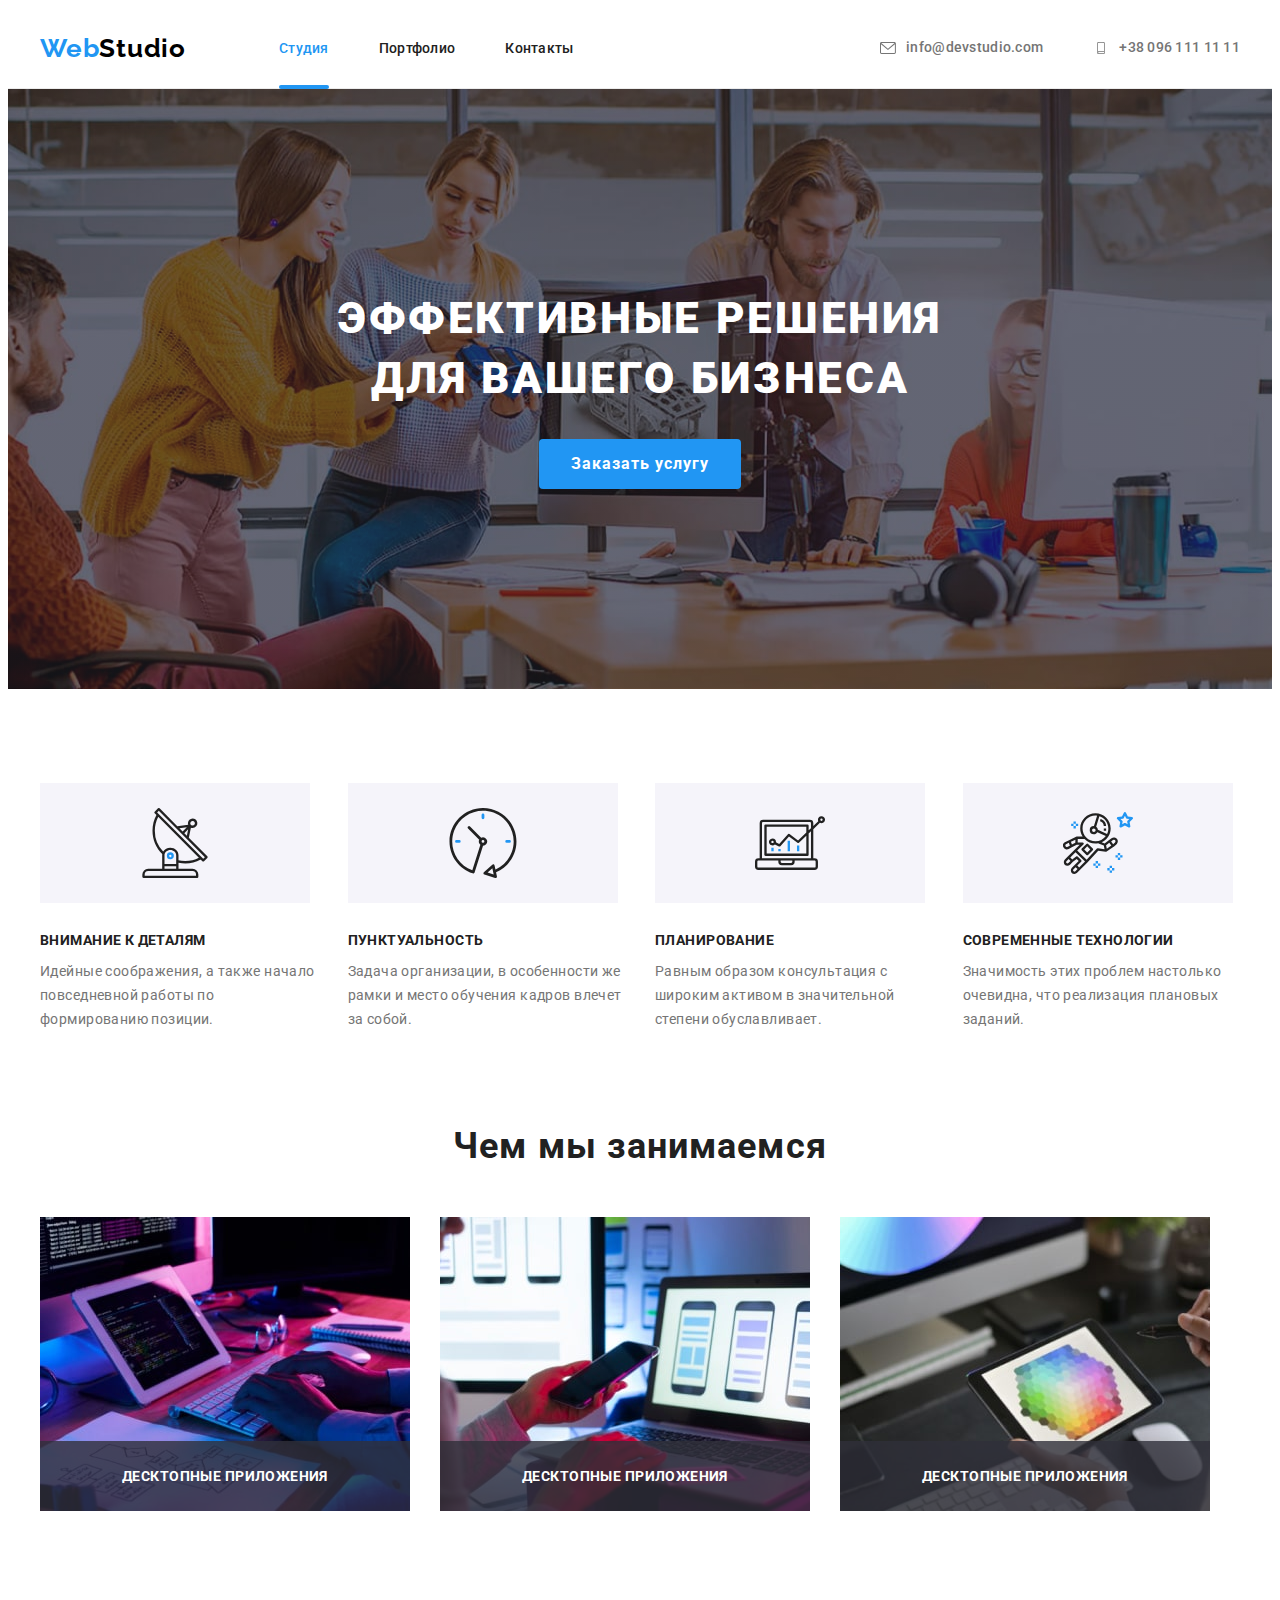
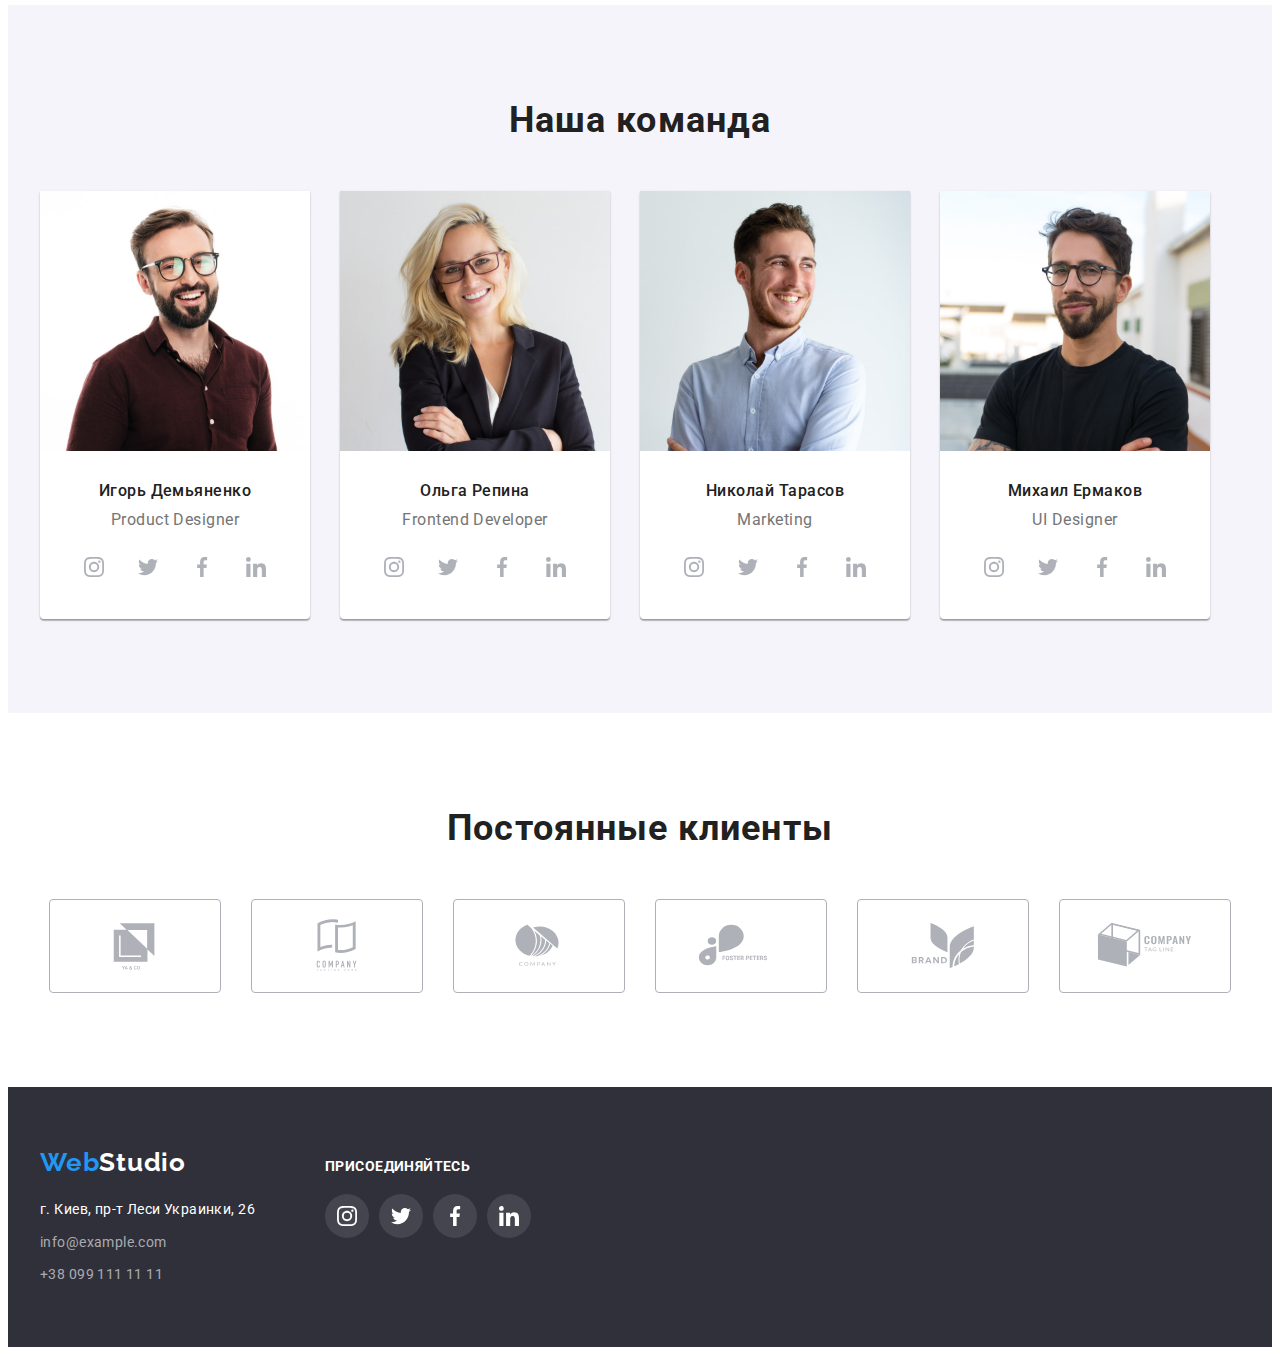
==== index.html @ aa936ca4 "hw6" ====
<!DOCTYPE html>
<html lang="ru">
  <head>
    <meta charset="UTF-8" />
    <meta http-equiv="X-UA-Compatible" content="IE=edge" />
    <meta name="viewport" content="width=device-width, initial-scale=1.0" />
    <title>Document</title>
    <link rel="preconnect" href="https://fonts.googleapis.com" />
    <link rel="preconnect" href="https://fonts.gstatic.com" crossorigin />
    <link
      href="https://fonts.googleapis.com/css2?family=Raleway:wght@700&family=Roboto:wght@400;500;700;900&display=swap"
      rel="stylesheet"
    />
    <link
      rel="stylesheet"
      href="https://cdnjs.cloudflare.com/ajax/libs/modern-normalize/1.1.0/modern-normalize.min.css"
      integrity="sha512-wpPYUAdjBVSE4KJnH1VR1HeZfpl1ub8YT/NKx4PuQ5NmX2tKuGu6U/JRp5y+Y8XG2tV+wKQpNHVUX03MfMFn9Q=="
      crossorigin="anonymous"
      referrerpolicy="no-referrer"
    />
    <link rel="stylesheet" href="./css/styles.css" />
  </head>

  <body>
    <header class="header">
      <div class="container header-container">
        <nav class="header-nav">
          <a href="./index.html" class="header-logo link"
            ><span class="header-logo-span">Web</span>Studio
          </a>
          <ul class="header-nav-list list">
            <li class="header-nav-item">
              <a href="./index.html" class="header-nav-link link current-link">Студия</a>
            </li>
            <li class="header-nav-item">
              <a href="./portfolio.html" class="header-nav-link link">Портфолио</a>
            </li>
            <li class="header-nav-item">
              <a href="" class="header-nav-link link">Контакты</a>
            </li>
          </ul>
        </nav>
        <ul class="header-contacts-list list">
          <li class="header-contacts-item">
            <a href="mailto:info@devstudio.com" class="header-contacts-link link">
              <svg class="header-contacts-icon" width="16px" height="12px">
                <use href="./images/icons.svg#icon-envelope"></use>
              </svg>
              info@devstudio.com
            </a>
          </li>
          <li class="header-contacts-item">
            <a href="tel:+380961111111" class="header-contacts-link link">
              <svg class="header-contacts-icon" width="16px" height="12px">
                <use href="./images/icons.svg#icon-smartphone"></use>
              </svg>
              +38 096 111 11 11
            </a>
          </li>
        </ul>
      </div>
    </header>

    <main>
      <section class="section hero">
        <div class="container">
          <h1 class="hero-title">Эффективные решения для вашего бизнеса</h1>
          <button type="button" class="hero-btn btn" data-modal-open>Заказать услугу</button>
        </div>
      </section>

      <section class="section features">
        <div class="container">
          <h2 class="visually-hidden">Особенности</h2>
          <ul class="features-list list">
            <li class="features-item">
              <div class="features-item-logo">
                <svg class="clients-logo-icon" width="70px" height="70px">
                  <use href="./images/icons.svg#icon-antenna"></use>
                </svg>
              </div>
              <h3 class="features-item-title">Внимание к деталям</h3>
              <p class="features-item-text">
                Идейные соображения, а также начало повседневной работы по формированию позиции.
              </p>
            </li>
            <li class="features-item">
              <div class="features-item-logo">
                <svg class="clients-logo-icon" width="70px" height="70px">
                  <use href="./images/icons.svg#icon-clock"></use>
                </svg>
              </div>
              <h3 class="features-item-title">Пунктуальность</h3>
              <p class="features-item-text">
                Задача организации, в особенности же рамки и место обучения кадров влечет за собой.
              </p>
            </li>
            <li class="features-item">
              <div class="features-item-logo">
                <svg class="clients-logo-icon" width="70px" height="70px">
                  <use href="./images/icons.svg#icon-diagram"></use>
                </svg>
              </div>
              <h3 class="features-item-title">Планирование</h3>
              <p class="features-item-text">
                Равным образом консультация с широким активом в значительной степени обуславливает.
              </p>
            </li>
            <li class="features-item">
              <div class="features-item-logo">
                <svg class="clients-logo-icon" width="70px" height="70px">
                  <use href="./images/icons.svg#icon-astronaut"></use>
                </svg>
              </div>
              <h3 class="features-item-title">Современные технологии</h3>
              <p class="features-item-text">
                Значимость этих проблем настолько очевидна, что реализация плановых заданий.
              </p>
            </li>
          </ul>
        </div>
      </section>

      <section class="section about">
        <div class="container">
          <h2 class="about-title">Чем мы занимаемся</h2>
          <ul class="about-list list">
            <li class="about-item">
              <img
                src="./images/img-1-min.jpg"
                alt="Наш род деятельности"
                width="370"
                height="294"
              />
              <p class="about-text">Десктопные приложения</p>
            </li>
            <li class="about-item">
              <img
                src="./images/img-2-min.jpg"
                alt="Наш род деятельности"
                width="370"
                height="294"
              />
              <p class="about-text">Десктопные приложения</p>
            </li>
            <li class="about-item">
              <img
                src="./images/img-3-min.jpg"
                alt="Наш род деятельности"
                width="370"
                height="294"
              />
              <p class="about-text">Десктопные приложения</p>
            </li>
          </ul>
        </div>
      </section>

      <section class="section team">
        <div class="container">
          <h2 class="team-title">Наша команда</h2>
          <ul class="team-list list">
            <li class="team-item">
              <img
                class="team-img"
                src="./images/team-img-1-min.jpg"
                alt="Игорь Демьяненко"
                width="270"
                height="260"
              />
              <h3 class="team-item-title">Игорь Демьяненко</h3>
              <p class="team-item-text">Product Designer</p>
              <ul class="team-soc-list list">
                <il class="team-soc-item">
                  <a href="" class="team-soc-link link">
                    <svg class="team-soc-icon" width="20px" height="20px">
                      <use href="./images/icons.svg#icon-instagram"></use>
                    </svg>
                  </a>
                </il>
                <il class="team-soc-item">
                  <a href="" class="team-soc-link link">
                    <svg class="team-soc-icon" width="20px" height="20px">
                      <use href="./images/icons.svg#icon-twitter"></use>
                    </svg>
                  </a>
                </il>
                <il class="team-soc-item">
                  <a href="" class="team-soc-link link">
                    <svg class="team-soc-icon" width="20px" height="20px">
                      <use href="./images/icons.svg#icon-facebook"></use>
                    </svg>
                  </a>
                </il>
                <il class="team-soc-item">
                  <a href="" class="team-soc-link link">
                    <svg class="team-soc-icon" width="20px" height="20px">
                      <use href="./images/icons.svg#icon-linkedin"></use>
                    </svg>
                  </a>
                </il>
              </ul>
            </li>
            <li class="team-item">
              <img
                class="team-img"
                src="./images/team-img-2-min.jpg"
                alt="Ольга Репина"
                width="270"
                height="260"
              />
              <h3 class="team-item-title">Ольга Репина</h3>
              <p class="team-item-text">Frontend Developer</p>
              <ul class="team-soc-list list">
                <il class="team-soc-item">
                  <a href="" class="team-soc-link link">
                    <svg class="team-soc-icon" width="20px" height="20px">
                      <use href="./images/icons.svg#icon-instagram"></use>
                    </svg>
                  </a>
                </il>
                <il class="team-soc-item">
                  <a href="" class="team-soc-link link">
                    <svg class="team-soc-icon" width="20px" height="20px">
                      <use href="./images/icons.svg#icon-twitter"></use>
                    </svg>
                  </a>
                </il>
                <il class="team-soc-item">
                  <a href="" class="team-soc-link link">
                    <svg class="team-soc-icon" width="20px" height="20px">
                      <use href="./images/icons.svg#icon-facebook"></use>
                    </svg>
                  </a>
                </il>
                <il class="team-soc-item">
                  <a href="" class="team-soc-link link">
                    <svg class="team-soc-icon" width="20px" height="20px">
                      <use href="./images/icons.svg#icon-linkedin"></use>
                    </svg>
                  </a>
                </il>
              </ul>
            </li>
            <li class="team-item">
              <img
                class="team-img"
                src="./images/team-img-3-min.jpg"
                alt="Николай Тарасов"
                width="270"
                height="260"
              />
              <h3 class="team-item-title">Николай Тарасов</h3>
              <p class="team-item-text">Marketing</p>
              <ul class="team-soc-list list">
                <il class="team-soc-item">
                  <a href="" class="team-soc-link link">
                    <svg class="team-soc-icon" width="20px" height="20px">
                      <use href="./images/icons.svg#icon-instagram"></use>
                    </svg>
                  </a>
                </il>
                <il class="team-soc-item">
                  <a href="" class="team-soc-link link">
                    <svg class="team-soc-icon" width="20px" height="20px">
                      <use href="./images/icons.svg#icon-twitter"></use>
                    </svg>
                  </a>
                </il>
                <il class="team-soc-item">
                  <a href="" class="team-soc-link link">
                    <svg class="team-soc-icon" width="20px" height="20px">
                      <use href="./images/icons.svg#icon-facebook"></use>
                    </svg>
                  </a>
                </il>
                <il class="team-soc-item">
                  <a href="" class="team-soc-link link">
                    <svg class="team-soc-icon" width="20px" height="20px">
                      <use href="./images/icons.svg#icon-linkedin"></use>
                    </svg>
                  </a>
                </il>
              </ul>
            </li>
            <li class="team-item">
              <img
                class="team-img"
                src="./images/team-img-4-min.jpg"
                alt="Михаил Ермаков"
                width="270"
                height="260"
              />
              <h3 class="team-item-title">Михаил Ермаков</h3>
              <p class="team-item-text">UI Designer</p>
              <ul class="team-soc-list list">
                <il class="team-soc-item">
                  <a href="" class="team-soc-link link">
                    <svg class="team-soc-icon" width="20px" height="20px">
                      <use href="./images/icons.svg#icon-instagram"></use>
                    </svg>
                  </a>
                </il>
                <il class="team-soc-item">
                  <a href="" class="team-soc-link link">
                    <svg class="team-soc-icon" width="20px" height="20px">
                      <use href="./images/icons.svg#icon-twitter"></use>
                    </svg>
                  </a>
                </il>
                <il class="team-soc-item">
                  <a href="" class="team-soc-link link">
                    <svg class="team-soc-icon" width="20px" height="20px">
                      <use href="./images/icons.svg#icon-facebook"></use>
                    </svg>
                  </a>
                </il>
                <il class="team-soc-item">
                  <a href="" class="team-soc-link link">
                    <svg class="team-soc-icon" width="20px" height="20px">
                      <use href="./images/icons.svg#icon-linkedin"></use>
                    </svg>
                  </a>
                </il>
              </ul>
            </li>
          </ul>
        </div>
      </section>

      <section class="section clients">
        <div class="container">
          <h2 class="clients-title">Постоянные клиенты</h2>
          <ul class="clients-logo-list list">
            <il class="clients-logo-item">
              <a href="#" class="clients-logo-link link">
                <svg class="clients-logo-icon" width="106px" height="60px">
                  <use href="./images/icons.svg#icon-logo-1"></use>
                </svg>
              </a>
            </il>
            <il class="clients-logo-item">
              <a href="#" class="clients-logo-link link">
                <svg class="clients-logo-icon" width="106px" height="60px">
                  <use href="./images/icons.svg#icon-logo-2"></use>
                </svg>
              </a>
            </il>
            <il class="clients-logo-item">
              <a href="#" class="clients-logo-link link">
                <svg class="clients-logo-icon" width="106px" height="60px">
                  <use href="./images/icons.svg#icon-logo-3"></use>
                </svg>
              </a>
            </il>
            <il class="clients-logo-item">
              <a href="#" class="clients-logo-link link">
                <svg class="clients-logo-icon" width="106px" height="60px">
                  <use href="./images/icons.svg#icon-logo-4"></use>
                </svg>
              </a>
            </il>
            <il class="clients-logo-item">
              <a href="#" class="clients-logo-link link">
                <svg class="clients-logo-icon" width="106px" height="60px">
                  <use href="./images/icons.svg#icon-logo-5"></use>
                </svg>
              </a>
            </il>
            <il class="clients-logo-item">
              <a href="#" class="clients-logo-link link">
                <svg class="clients-logo-icon" width="106px" height="60px">
                  <use href="./images/icons.svg#icon-logo-6"></use>
                </svg>
              </a>
            </il>
          </ul>
        </div>
      </section>
    </main>

    <footer class="footer">
      <div class="container footer-container">
        <div class="footer-address-container">
          <a href="./index.html" class="footer-logo link"
            ><span class="footer-logo-span">Web</span>Studio</a
          >
          <address class="footer-address">
            <ul class="footer-address-list list">
              <li class="footer-address-item">
                <a
                  class="footer-address-item-map link"
                  href="https://goo.gl/maps/R8WiXzASYnoAevXz5"
                  target="_blank"
                  rel="noopener noreferrer"
                  >г. Киев, пр-т Леси Украинки, 26</a
                >
              </li>
              <li class="footer-address-item">
                <a class="footer-address-item-link link" href="mailto:info@example.com"
                  >info@example.com</a
                >
              </li>
              <li class="footer-address-item">
                <a class="footer-address-item-link link" href="tel:+380991111111"
                  >+38 099 111 11 11</a
                >
              </li>
            </ul>
          </address>
        </div>

        <div class="footer-soc-container">
          <p class="footer-soc-text">присоединяйтесь</p>
          <ul class="footer-soc-list list">
            <il class="footer-soc-item">
              <a href="#" class="footer-soc-link link">
                <svg class="footer-soc-icon" width="20px" height="20px">
                  <use href="./images/icons.svg#icon-instagram"></use>
                </svg>
              </a>
            </il>
            <il class="footer-soc-item">
              <a href="#" class="footer-soc-link link">
                <svg class="footer-soc-icon" width="20px" height="20px">
                  <use href="./images/icons.svg#icon-twitter"></use>
                </svg>
              </a>
            </il>
            <il class="footer-soc-item">
              <a href="" class="footer-soc-link link">
                <svg class="footer-soc-icon" width="20px" height="20px">
                  <use href="./images/icons.svg#icon-facebook"></use>
                </svg>
              </a>
            </il>
            <il class="footer-soc-item">
              <a href="" class="footer-soc-link link">
                <svg class="footer-soc-icon" width="20px" height="20px">
                  <use href="./images/icons.svg#icon-linkedin"></use>
                </svg>
              </a>
            </il>
          </ul>
        </div>
      </div>
    </footer>

    <div class="backdrop is-hidden" data-modal>
      <div class="modal-window">
        <button type="button" class="backdrop-btn btn" data-modal-close>
          <svg class="backdrop-icon-close" width="18px" height="18px">
            <use href="./images/icons.svg#icon-close-modal"></use>
          </svg>
        </button>
      </div>
    </div>
    <script src="./js/modal.js"></script>
  </body>
</html>
---- css/styles.css ----
:root {
  --main-title-color: #212121;
  --main-text-color: #757575;
  --main-hover-color: #2196f3;
  --main-svg-color: #afb1b8;
  --timing-function-cubic: cubic-bezier(0.4, 0, 0.2, 1);
  --duration: 250ms;
}

p,
h1,
h2,
h3,
h4,
h5,
h6 {
  margin: 0;
}

ul {
  margin: 0;
  padding-left: 0;
}

body {
  font-family: 'Roboto', sans-serif;
  font-style: normal;
}

img {
  display: block;
  max-width: 100%;
  height: auto;
}

address {
  font-style: normal;
}

.link {
  text-decoration: none;
  font-style: normal;
}

/* .link:active {
  color: var(--main-hover-color);
} */

.list {
  list-style: none;
}

.btn {
  cursor: pointer;
  font-family: inherit;
  border: transparent;
}

.visually-hidden {
  position: absolute;
  white-space: nowrap;
  width: 1px;
  height: 1px;
  overflow: hidden;
  border: 0;
  padding: 0;
  clip: rect(0 0 0 0);
  clip-path: inset(50%);
  margin: -1px;
}

.container {
  width: 1200px;
  padding-left: 15px;
  padding-right: 15px;
  margin-left: auto;
  margin-right: auto;
  /* outline: 2px solid red; */
}

.section {
  padding-top: 94px;
  padding-bottom: 94px;
}

/* --------------HEADER ------------*/

.header-nav-link:hover,
.header-nav-link:focus,
.header-contacts-link:hover,
.header-contacts-link:focus {
  color: var(--main-hover-color);
}

.header {
  background-color: #ffffff;
  /* padding-top: 24px;
  padding-bottom: 25px; */
  border-bottom: 1px solid #ececec;
}

.header-container {
  display: flex;
  align-items: center;
}

.header-nav {
  display: flex;
  align-items: center;
}

.header-nav-list {
  display: flex;
}

.header-nav-item {
  margin-right: 50px;
}

.header-nav-item:last-child {
  margin-right: 0;
}

.header-contacts-list {
  margin-left: auto;
  display: flex;
  justify-content: flex-end;
}

.header-contacts-item {
  margin-right: 50px;
}

.header-contacts-item:last-child {
  margin-right: 0;
}

.header-nav-link {
  font-weight: 500;
  font-size: 14px;
  line-height: 1.14; /* line-height(px)/font-size(px) */
  letter-spacing: 0.02em;
  color: #212121;
  transition-property: color;
  transition-duration: var(--duration);
  transition-timing-function: var(--timing-function-cubic);
  position: relative;
  padding-bottom: 32px;
  padding-top: 32px;
}

.header-contacts-link {
  display: flex;
  align-items: center;
  font-weight: 500;
  font-size: 14px;
  line-height: 1.14;
  letter-spacing: 0.02em;
  color: var(--main-text-color);
  transition: color var(--duration) var(--transition-cubic);
  padding-bottom: 32px;
  padding-top: 32px;
}

.header-contacts-icon {
  margin-right: 10px;
  fill: currentColor;
}

.header-logo {
  font-family: 'Raleway', sans-serif;
  font-weight: 700;
  font-size: 26px;
  line-height: 1.19;
  letter-spacing: 0.03em;
  color: #000;
  margin-right: 93px;
}

.header-logo-span {
  color: #2196f3;
}

.current-link {
  color: var(--main-hover-color);
  position: relative;
}

/* .header-nav-link::after {
  content: '';
  display: block;
  position: absolute;
  width: 0%;
  height: 4px;
  background-color: currentColor;
  border-radius: 2px;
  transition: width var(--duration) var(--transition-cubic);
  bottom: -1px;
}

.header-nav-link:hover::after {
  width: 100%;
} */

.current-link::after {
  content: '';
  display: block;
  position: absolute;
  width: 100%;
  height: 4px;
  background-color: currentColor;
  border-radius: 2px;
  bottom: -1px;
  /* bottom: -33px; */
}

/* --------------HERO ------------*/

.hero-btn:hover,
.hero-btn:focus {
  background-color: #188ce8;
}

.hero {
  background-color: #c4c4c4;
  background-image: linear-gradient(rgba(47, 48, 58, 0.4), rgba(47, 48, 58, 0.4)),
    url(../images/img-hero-bg.jpg);
  background-repeat: no-repeat;
  background-position: center;
  background-size: cover;
  max-width: 1600px;
  margin: auto auto;
  padding-top: 200px;
  padding-bottom: 200px;
}

.hero-title {
  font-weight: 900;
  font-size: 44px;
  line-height: 1.36;
  text-align: center;
  letter-spacing: 0.06em;
  text-transform: uppercase;
  color: #ffffff;
  max-width: 696px;
  margin-left: auto;
  margin-right: auto;
  margin-bottom: 30px;
}

.hero-btn {
  border-radius: 4px;
  font-weight: 700;
  font-size: 16px;
  line-height: calc(30 / 16);
  display: flex;
  align-items: center;
  text-align: center;
  letter-spacing: 0.06em;
  color: #ffffff;
  background-color: #2196f3;
  margin-left: auto;
  margin-right: auto;
  padding: 10px 32px;
  transition: background-color var(--duration) var(--timing-function-cubic);
}

/* -------------- FEATURES ------------*/

.features-list {
  margin-left: auto;
  margin-right: auto;
  display: flex;
}

.features-item {
  align-items: baseline;
  margin-right: 30px;
  flex-basis: calc((100% - 90px) / 4);
}

.features-item:last-child {
  margin-right: 0;
}

.features-item-title {
  font-weight: 700;
  font-size: 14px;
  line-height: 1.14;
  letter-spacing: 0.03em;
  text-transform: uppercase;
  color: var(--main-title-color);
  margin-bottom: 10px;
}

.features-item-text {
  font-size: 14px;
  line-height: calc(24 / 14);
  letter-spacing: 0.03em;
  color: var(--main-text-color);
}

.features-item-logo {
  display: flex;
  align-items: center;
  justify-content: center;
  width: 270px;
  height: 120px;
  background-color: #f5f4fa;
  margin-bottom: 30px;
}

/* -------------- ABOUT ------------*/

.about {
  padding-top: 0;
}

.about-list {
  display: flex;
  column-gap: 30px; /* задает отступы между li списком, кром последнего/первого. Аналог child */
}

.about-title {
  font-weight: 700;
  font-size: 36px;
  line-height: 1.17;
  text-align: center;
  letter-spacing: 0.03em;
  color: var(--main-title-color);
  margin-bottom: 50px;
}

.about-item {
  position: relative;
}

.about-text {
  font-weight: 700;
  font-size: 14px;
  line-height: 16px;
  text-align: center;
  letter-spacing: 0.03em;
  text-transform: uppercase;
  color: #ffffff;
  background-color: rgba(47, 48, 58, 0.8);
  position: absolute;
  bottom: 0;
  width: 100%;
  height: 70px;
  display: flex;
  justify-content: center;
  align-items: center;
}

/* -------------- TEAM ------------*/

.team {
  background-color: #f5f4fa;
}

.team-list {
  display: flex;
  column-gap: 30px;
}

.team-item {
  border-radius: 0px 0px 4px 4px;
  background-color: #ffffff;
  box-shadow: 0px 1px 3px rgba(0, 0, 0, 0.12), 0px 1px 1px rgba(0, 0, 0, 0.14),
    0px 2px 1px rgba(0, 0, 0, 0.2);
}

.team-title {
  font-weight: 700;
  font-size: 36px;
  line-height: 1.17;
  text-align: center;
  letter-spacing: 0.03em;
  color: var(--main-title-color);
  margin-bottom: 50px;
}

.team-item-title {
  font-weight: 500;
  font-size: 16px;
  line-height: 1.19;
  text-align: center;
  letter-spacing: 0.03em;
  color: var(--main-title-color);
  margin-bottom: 10px;
  padding-top: 30px;
}

.team-item-text {
  font-size: 16px;
  line-height: 1.19;
  text-align: center;
  letter-spacing: 0.03em;
  color: var(--main-text-color);
  /* padding-bottom: 30px; */
  margin-bottom: 16px;
}

.team-soc-list {
  display: flex;
  justify-content: center;
  gap: 10px;
  padding-bottom: 30px;
}

.team-soc-link {
  display: flex;
  align-items: center;
  justify-content: center;
  width: 44px;
  height: 44px;
  border-radius: 50%;
  background-color: #ffffff;
  transition: background-color var(--duration) var(--timing-function-cubic);
}

.team-soc-icon {
  fill: var(--main-svg-color);
  transition: fill var(--duration) var(--timing-function-cubic);
}

.team-soc-link:hover,
.team-soc-link:focus {
  background-color: var(--main-hover-color);
}

.team-soc-link:hover .team-soc-icon,
.team-soc-link:focus .team-soc-icon {
  fill: #ffffff;
}

/* -------------- CLIENTS ------------*/

.clients-title {
  font-weight: 700;
  font-size: 36px;
  line-height: calc(42 / 36);
  text-align: center;
  letter-spacing: 0.03em;
  color: var(--main-title-color);
  margin-bottom: 50px;
}

.clients-logo-list {
  display: flex;
  justify-content: center;
  gap: 30px;
}

.clients-logo-link {
  display: flex;
  align-items: center;
  justify-content: center;
  width: 170px;
  height: 92px;
  color: var(--main-svg-color);
  border: 1px solid #afb1b8;
  border-radius: 4px;
  transition: border-color var(--duration) var(--timing-function-cubic),
    color var(--duration) var(--timing-function-cubic);
}

.clients-logo-icon {
  /* fill: var(--main-svg-color); */
  fill: currentColor;
  /* transition: fill var(--duration) var(--timing-function-cubic); */
}

.clients-logo-link:hover,
.clients-logo-link:focus {
  border-color: var(--main-hover-color);
  color: var(--main-hover-color);
}

/* .clients-logo-link:hover .clients-logo-icon,
.clients-logo-link:focus .clients-logo-icon {
  fill: currentColor;
} */

/* -------------- PORTFOLIO ------------*/

.portfolio-btn {
  font-weight: 500;
  font-size: 16px;
  line-height: 1.63;
  text-align: center;
  letter-spacing: 0.03em;
  color: #212121;
  background: #f5f4fa;
  border-radius: 4px;
  transition: background-color var(--duration) var(--timing-function-cubic),
    color var(--duration) var(--timing-function-cubic),
    box-shadow var(--duration) var(--timing-function-cubic);
}

.portfolio-btn:hover,
.portfolio-btn:focus {
  background-color: #2196f3;
  color: #ffffff;
  box-shadow: 0px 3px 1px rgba(0, 0, 0, 0.1), 0px 1px 2px rgba(0, 0, 0, 0.08),
    0px 2px 2px rgba(0, 0, 0, 0.12);
}

.portfolio-btn-list {
  margin-bottom: 50px;
  display: flex;
  justify-content: center;
  column-gap: 8px;
}

.portfolio-btn {
  padding: 6px 22px;
}

.portfolio-list {
  display: flex;
  flex-wrap: wrap;
  column-gap: 30px;
  row-gap: 30px;
}

.portfolio-item-under-img {
  padding: 20px 24px;
  border-radius: 0px 0px 4px 4px;
  border: 1px solid #eeeeee;
  border-top: none;
}

.portfolio-title {
  font-weight: 700;
  font-size: 18px;
  line-height: 2;
  letter-spacing: 0.06em;
  color: var(--main-title-color);
  margin-bottom: 4px;
}

.portfolio-text {
  font-size: 16px;
  line-height: 1.88;
  letter-spacing: 0.03em;
  color: var(--main-text-color);
}

.portfolio-item {
  width: calc((100% - 60px) / 3);
  /* position: relative; */
}

.portfolio-item-link {
  display: block;
  width: 100%;
  height: 100%;
  transition: box-shadow var(--duration) var(--timing-function-cubic);
  /* position: relative; */
}

.portfolio-overlay {
  position: relative;
  overflow: hidden;
}

.portfolio-overlay-text {
  color: #ffffff;
  position: absolute;
  font-weight: 400;
  font-size: 18px;
  line-height: calc(28 / 18);
  letter-spacing: 0.03em;
  top: 0;
  left: 0;
  background-color: rgba(33, 150, 243, 0.9);
  width: 100%;
  height: 100%;
  transform: translateY(101%);
  transition: transform var(--duration) var(--timing-function-cubic);
  padding: 63px 24px;
  overflow: auto;
}

.portfolio-item-link:hover,
.portfolio-item-link:focus {
  box-shadow: 0px 1px 1px rgba(0, 0, 0, 0.12), 0px 4px 4px rgba(0, 0, 0, 0.06),
    1px 4px 6px rgba(0, 0, 0, 0.16);
}

.portfolio-item-link:hover .portfolio-overlay-text {
  transform: translateY(0);
}

/* -------------- FOOTER ------------*/

.footer {
  background: #2f303a;
  padding-top: 60px;
  padding-bottom: 60px;
}

.footer-address-item-map:hover,
.footer-address-item-map:focus,
.footer-address-item-link:hover,
.footer-address-item-link:focus {
  color: var(--main-hover-color);
}

.footer-logo {
  display: inline-block;
  font-family: 'Raleway', sans-serif;
  font-weight: 700;
  font-size: 26px;
  line-height: 1.19;
  letter-spacing: 0.03em;
  color: #ffffff;
  margin-bottom: 20px;
}

.footer-address {
  margin-top: auto;
}

.footer-logo-span {
  color: #2196f3;
}

.footer-address-item-map {
  font-size: 14px;
  line-height: 1.7;
  letter-spacing: 0.03em;
  color: #ffffff;
  transition: color var(--duration) var(--timing-function-cubic);
}

.footer-address-item-link {
  font-size: 14px;
  line-height: 1.7;
  letter-spacing: 0.03em;
  color: rgba(255, 255, 255, 0.6);
  transition: color var(--duration) var(--timing-function-cubic);
}

.footer-address-item {
  margin-bottom: 9px;
}

.footer-address-item:last-child {
  margin-bottom: 0;
}

.footer-container {
  display: flex;
  justify-content: start;
  align-items: baseline;
}

.footer-address-container {
  margin-right: 70px;
}

.footer-soc-text {
  font-weight: 700;
  font-size: 14px;
  line-height: calc(16 / 14);
  letter-spacing: 0.03em;
  text-transform: uppercase;
  color: #ffffff;
  margin-bottom: 20px;
}

.footer-soc-list {
  display: flex;
  justify-content: start;
  column-gap: 10px;
  /* margin-bottom: 30px; */
}

.footer-soc-link {
  display: flex;
  align-items: center;
  justify-content: center;
  width: 44px;
  height: 44px;
  border-radius: 50%;
  background-color: rgba(255, 255, 255, 0.1);
  transition: background-color var(--duration) var(--timing-function-cubic);
}

.footer-soc-icon {
  fill: #ffffff;
}

.footer-soc-link:hover,
.footer-soc-link:focus {
  background-color: var(--main-hover-color);
}

/* .footer-soc-link:hover .footer-soc-icon,
.footer-soc-link:focus .footer-soc-icon {
  fill: #ffffff;
} */

/* -------------- MODAL WINDOW / BACKDROP------------*/

.backdrop {
  position: fixed;
  top: 0;
  width: 100%;
  height: 100%;
  background-color: rgba(0, 0, 0, 0.2);
  transition: opacity var(--duration) var(--timing-function-cubic),
    visibility var(--duration) var(--timing-function-cubic);
}

.modal-window {
  /* открытое окно модалки */
  position: absolute;
  top: 50%;
  left: 50%;
  transform: translate(-50%, -50%) scale(1); /*scale показыает точку с которой будет пояляться */
  min-width: 528px;
  min-height: 581px;
  background-color: #ffffff;
  box-shadow: 0px 1px 3px rgba(0, 0, 0, 0.12), 0px 1px 1px rgba(0, 0, 0, 0.14),
    0px 2px 1px rgba(0, 0, 0, 0.2);
  border-radius: 4px;
  transition: transform var(--duration) var(--timing-function-cubic);
}

.backdrop.is-hidden .modal-window {
  /* закрытое окно модалки */
  transform: translate(-50%, -50%) scale(0); /* плавное появление модалки */
}

.backdrop-btn {
  position: absolute;
  top: 8px;
  right: 8px;
  width: 30px;
  height: 30px;
  background-color: #ffffff;
  border: 1px solid rgba(0, 0, 0, 0.1);
  border-radius: 50%;
}

.backdrop-icon-close {
  position: absolute;
  top: 50%;
  left: 50%;
  transform: translate(-50%, -50%);
}

.is-hidden {
  opacity: 0;
  visibility: hidden;
  pointer-events: none;
}

.no-scroll {
  overflow: hidden;
}
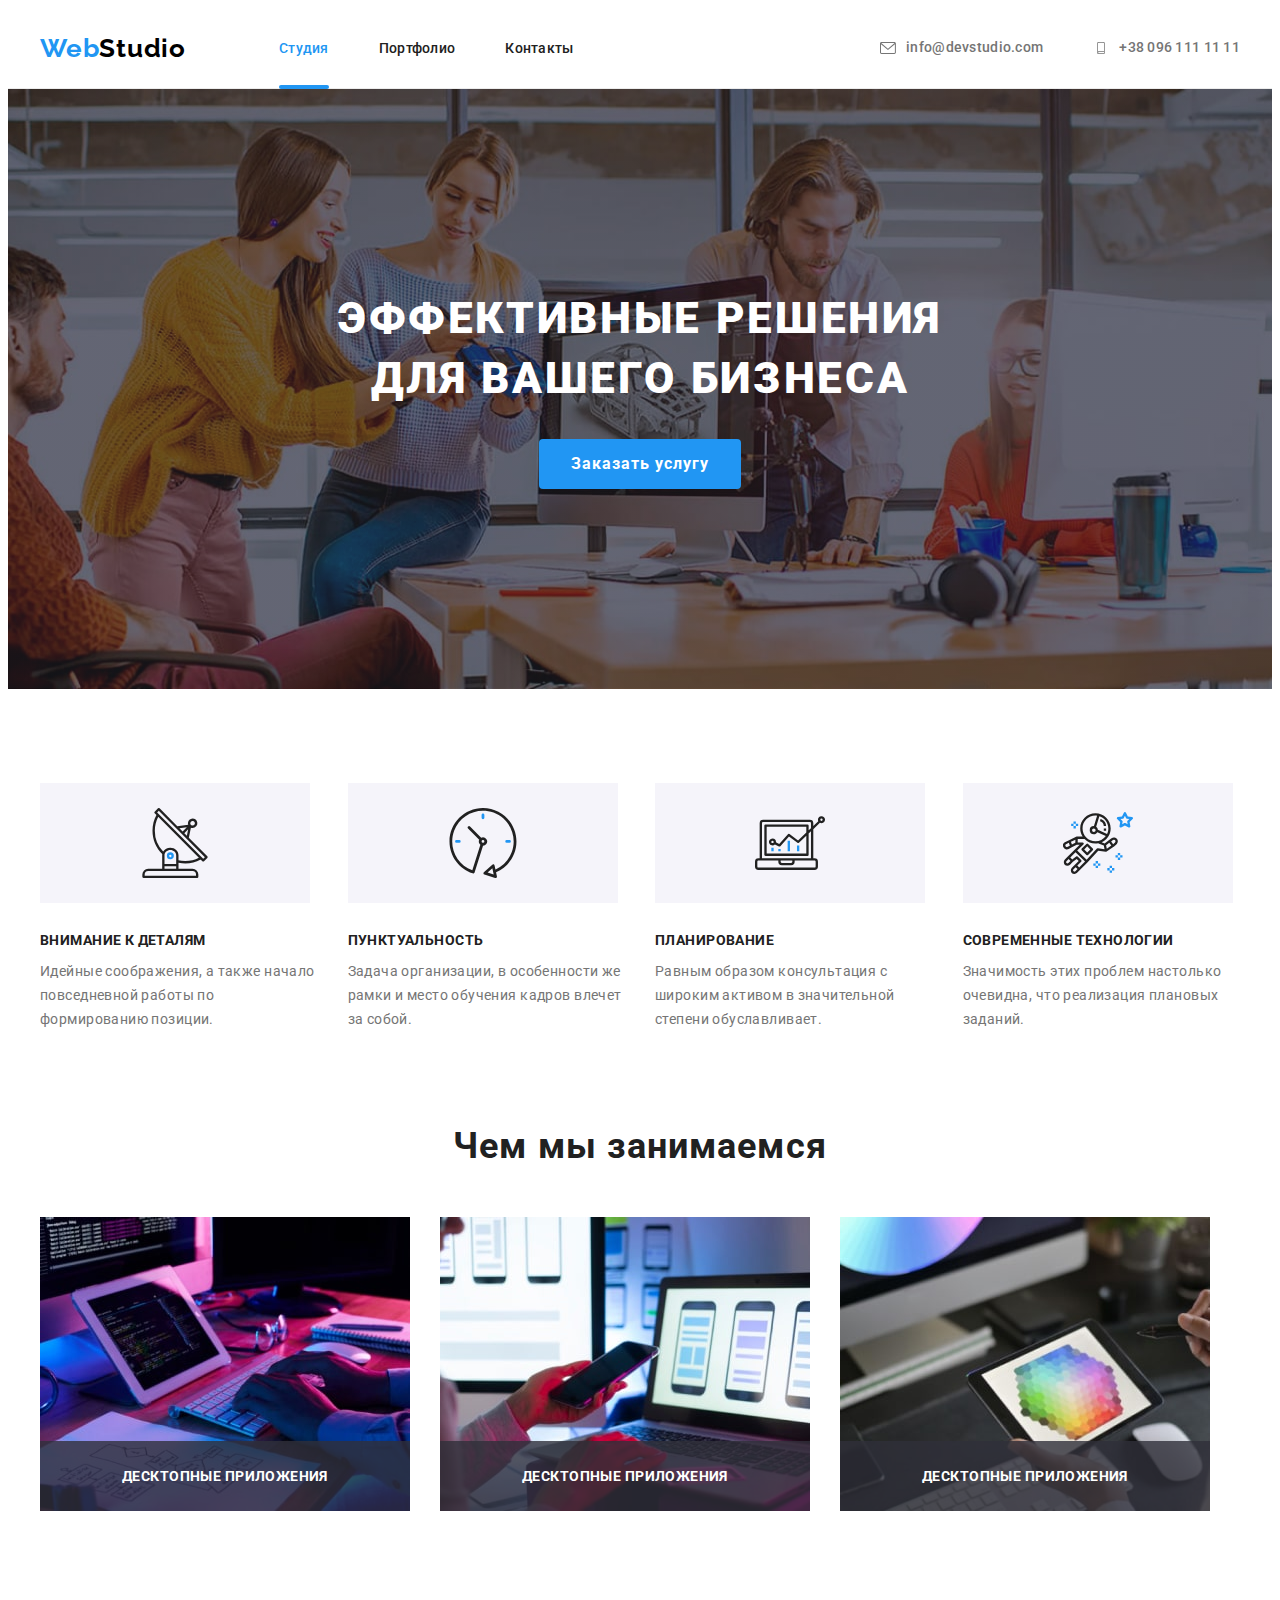
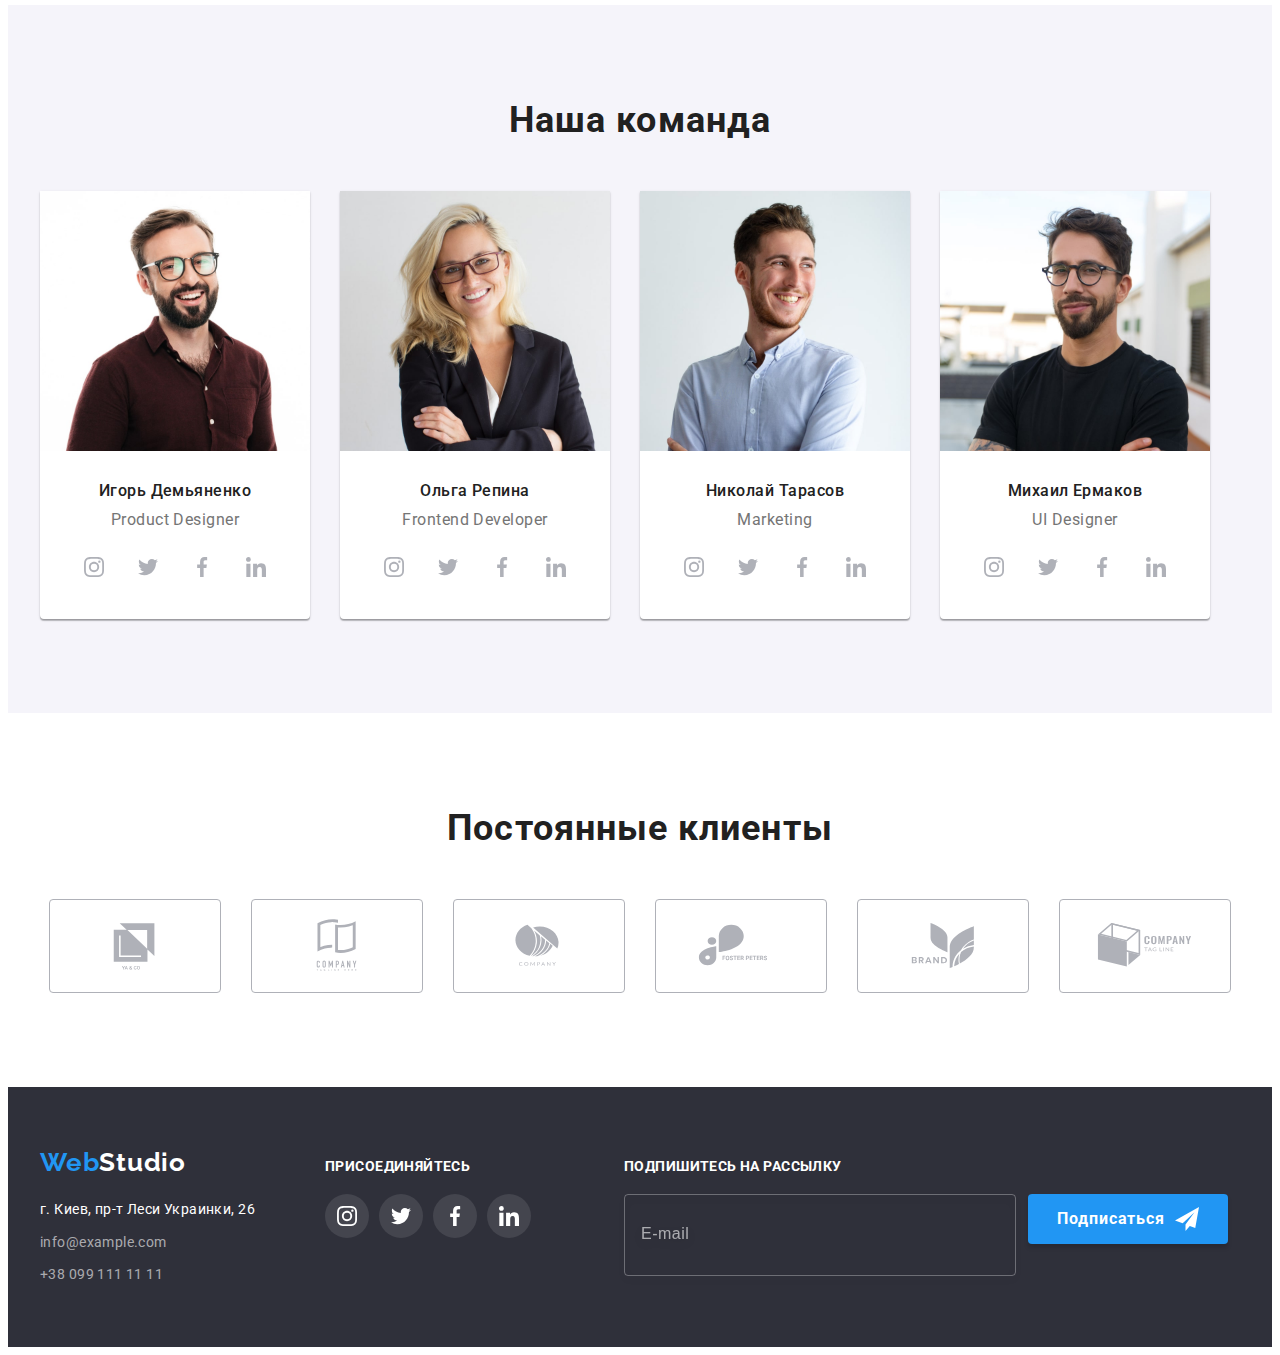
==== commit 8d6e269a: "hw6" ====
--- a/index.html
+++ b/index.html
@@ -443,16 +443,104 @@
             </il>
           </ul>
         </div>
+
+        <div class="footer-subscription">
+          <p class="footer-subscription-title">Подпишитесь на рассылку</p>
+          <form class="footer-subscription-form">
+            <!-- <label for="user-telegram" class="footer-subscription-label"></label> -->
+            <input
+              id="user-telegram"
+              type="email"
+              class="footer-subscription-input"
+              name="user-telegram"
+              placeholder="E-mail"
+              required
+            />
+            <button type="button" class="footer-subscription-btn btn">
+              <p class="footer-subscription-btn-text">Подписаться</p>
+              <svg class="footer-subscription-btn-icon" width="24px" height="24px">
+                <use href="./images/icons.svg#icon-send-telegram"></use>
+              </svg>
+            </button>
+          </form>
+        </div>
       </div>
     </footer>
 
     <div class="backdrop is-hidden" data-modal>
+      <!-- is-hidden -->
       <div class="modal-window">
         <button type="button" class="backdrop-btn btn" data-modal-close>
           <svg class="backdrop-icon-close" width="18px" height="18px">
             <use href="./images/icons.svg#icon-close-modal"></use>
           </svg>
         </button>
+        <p class="modal-title">Оставьте свои данные, мы вам перезвоним</p>
+
+        <form class="modal-window-form">
+          <div class="modal-input-field">
+            <label for="user-comment" class="modal-input-title">Имя</label>
+            <div class="modal-input-wrap">
+              <input type="text" class="modal-input" name="user-name" required />
+              <svg class="modal-input-icon" width="18px" height="18px">
+                <use href="./images/icons.svg#icon-person-modal"></use>
+              </svg>
+            </div>
+          </div>
+
+          <div class="modal-input-field">
+            <label for="user-tel" class="modal-input-title">Телефон</label>
+            <div class="modal-input-wrap">
+              <input id="user-tel" type="tel" class="modal-input" name="user-tel" required />
+              <svg class="modal-input-icon" width="18px" height="18px">
+                <use href="./images/icons.svg#icon-phone-modal"></use>
+              </svg>
+            </div>
+          </div>
+
+          <div class="modal-input-field">
+            <label for="user-email" class="modal-input-title">Почта</label>
+            <div class="modal-input-wrap">
+              <input id="user-email" type="email" class="modal-input" name="user-email" />
+              <svg class="modal-input-icon" width="18px" height="18px">
+                <use href="./images/icons.svg#icon-email-modal"></use>
+              </svg>
+            </div>
+          </div>
+
+          <div class="modal-input-field user-comment">
+            <label for="user-comment" class="modal-input-title">Комментарий</label>
+            <textarea
+              name="user-comment"
+              id="user-comment"
+              class="modal-input-comment"
+              placeholder="Введите текст"
+            ></textarea>
+          </div>
+
+          <div class="modal-checkbox">
+            <input
+              name="user-checkbox"
+              id="user-checkbox"
+              class="modal-checkbox-input visually-hidden"
+              type="checkbox"
+              value="true"
+            />
+            <label for="user-checkbox" class="modal-checkbox-text">
+              <span>
+                <svg class="modal-check" width="16px" height="15px">
+                  <use href="./images/icons.svg#icon-check"></use>
+                </svg>
+              </span>
+              <span
+                >Соглашаюсь с рассылкой и принимаю
+                <a class="modal-checkbox-link" href="#"> Условия договора</a>
+              </span>
+            </label>
+          </div>
+
+          <button type="submit" class="modal-btn btn">Отправить</button>
+        </form>
       </div>
     </div>
     <script src="./js/modal.js"></script>
--- a/css/styles.css
+++ b/css/styles.css
@@ -703,6 +703,76 @@
 .footer-soc-link:focus .footer-soc-icon {
   fill: #ffffff;
 } */
+
+.footer-subscription {
+  margin-left: 93px;
+}
+
+.footer-subscription-form {
+  display: flex;
+  justify-content: center;
+  gap: 12px;
+}
+
+.footer-subscription-title {
+  font-weight: 700;
+  font-size: 14px;
+  line-height: calc(16 / 14);
+  letter-spacing: 0.03em;
+  text-transform: uppercase;
+  color: #ffffff;
+  margin-bottom: 20px;
+}
+
+.footer-subscription-input {
+  /* box-sizing: border-box; */
+  width: 358px;
+  height: 50px;
+  border: 1px solid rgba(255, 255, 255, 0.3);
+  filter: drop-shadow(0px 4px 4px rgba(0, 0, 0, 0.15));
+  border-radius: 4px;
+  background-color: rgba(0, 0, 0, 0);
+  padding: 15px 16px;
+}
+
+.footer-subscription-input::placeholder {
+  font-weight: 400;
+  font-size: 16px;
+  line-height: calc(20 / 16);
+  display: flex;
+  align-items: center;
+  letter-spacing: 0.03em;
+  color: rgba(255, 255, 255, 0.6);
+}
+
+.footer-subscription-btn {
+  width: 200px;
+  height: 50px;
+  background: var(--main-hover-color);
+  box-shadow: 0px 4px 4px rgba(0, 0, 0, 0.15);
+  border-radius: 4px;
+  display: flex;
+  justify-content: center;
+  align-items: center;
+  gap: 10px;
+  transition: background-color var(--duration) var(--timing-function-cubic);
+}
+
+.footer-subscription-btn-text {
+  font-weight: 700;
+  font-size: 16px;
+  line-height: calc(30 / 16);
+  display: flex;
+  align-items: center;
+  text-align: center;
+  letter-spacing: 0.06em;
+  color: #ffffff;
+}
+
+.footer-subscription-btn:hover,
+.footer-subscription-btn:focus {
+  background-color: #188ce8;
+}
 
 /* -------------- MODAL WINDOW / BACKDROP------------*/
 
@@ -729,6 +799,7 @@
     0px 2px 1px rgba(0, 0, 0, 0.2);
   border-radius: 4px;
   transition: transform var(--duration) var(--timing-function-cubic);
+  padding: 40px;
 }
 
 .backdrop.is-hidden .modal-window {
@@ -763,3 +834,183 @@
 .no-scroll {
   overflow: hidden;
 }
+
+.modal-title {
+  font-weight: 700;
+  font-size: 20px;
+  line-height: calc(23 / 20);
+  text-align: center;
+  letter-spacing: 0.03em;
+  color: var(--main-title-color);
+  margin-bottom: 12px;
+}
+
+.modal-input-field {
+  margin-bottom: 10px;
+}
+
+.modal-input-field.user-comment {
+  margin-bottom: 20px;
+}
+
+.modal-input {
+  width: 100%;
+  min-height: 40px;
+  border: 1px solid rgba(33, 33, 33, 0.2);
+  border-radius: 4px;
+  padding-left: 42px;
+  transition: border-color var(--duration) var(--timing-function-cubic),
+    outline-color var(--duration) var(--timing-function-cubic);
+}
+
+.modal-input:focus {
+  border-color: var(--main-hover-color);
+  outline-color: var(--main-hover-color);
+}
+
+.modal-input:focus + .modal-input-icon {
+  fill: var(--main-hover-color);
+}
+
+.modal-input-title {
+  display: block;
+  font-weight: 400;
+  font-size: 12px;
+  line-height: calc(14 / 12);
+  letter-spacing: 0.01em;
+  color: var(--main-text-color);
+  margin-bottom: 4px;
+}
+
+.modal-input-comment {
+  width: 100%;
+  min-height: 120px;
+  border: 1px solid rgba(33, 33, 33, 0.2);
+  border-radius: 4px;
+  resize: none;
+  padding: 12px 16px;
+  transition: border-color var(--duration) var(--timing-function-cubic),
+    outline-color var(--duration) var(--timing-function-cubic);
+}
+
+.modal-input-comment:focus {
+  border-color: var(--main-hover-color);
+  outline-color: var(--main-hover-color);
+}
+
+.modal-input-comment::placeholder {
+  font-weight: 400;
+  font-size: 12px;
+  line-height: calc(14 / 12);
+  letter-spacing: 0.01em;
+  color: rgba(117, 117, 117, 0.5);
+}
+
+.modal-checkbox {
+  margin-bottom: 30px;
+}
+
+.modal-checkbox-text {
+  font-weight: 400;
+  font-size: 14px;
+  line-height: calc(24 / 14);
+  letter-spacing: 0.03em;
+  color: var(--main-text-color);
+  display: flex;
+  justify-content: center;
+  align-items: center;
+}
+
+.modal-checkbox-text span:first-child {
+  width: 16px;
+  height: 15px;
+  border: 2px solid var(--main-title-color);
+  border-radius: 3px;
+  margin-right: 8.38px;
+  display: flex;
+  align-items: center;
+  justify-content: center;
+  transition: background-color var(--duration) var(--timing-function-cubic),
+    border-color var(--duration) var(--timing-function-cubic);
+}
+
+.modal-check {
+  fill: transparent;
+  transition: fill var(--duration) var(--timing-function-cubic);
+}
+
+.modal-checkbox-input:checked + .modal-checkbox-text span:first-child {
+  background-color: var(--main-hover-color);
+  border-color: var(--main-hover-color);
+}
+
+.modal-checkbox-input:checked + .modal-checkbox-text .modal-check {
+  fill: #ffffff;
+}
+
+/* .modal-checkbox-input:focus + .modal-checkbox-text span:first-child {
+  border-color: var(--main-hover-color);
+} */
+
+/* .modal-checkbox-text::before {
+  content: '';
+  width: 16px;
+  height: 15px;
+  border: 2px solid var(--main-title-color);
+  border-radius: 3px;
+  margin-right: 8.38px;
+  transition: background-color var(--duration) var(--timing-function-cubic);
+}
+
+.modal-checkbox-input:checked + .modal-checkbox-text::before {
+  background-color: var(--main-hover-color);
+  background-image: url(../images/icon-check.svg);
+  background-repeat: no-repeat;
+  background-position: center;
+  border: none;
+} */
+
+.modal-checkbox-link {
+  font-weight: 400;
+  font-size: 14px;
+  line-height: calc(24 / 14);
+  letter-spacing: 0.03em;
+  color: var(--main-hover-color);
+}
+
+.modal-input-wrap {
+  position: relative;
+}
+
+.modal-input-icon {
+  position: absolute;
+  left: 12px;
+  top: 50%;
+  transform: translateY(-50%);
+  transition: fill var(--duration) var(--timing-function-cubic);
+}
+
+.modal-btn {
+  display: flex;
+  align-items: center;
+  justify-content: center;
+  text-align: center;
+  margin-left: auto;
+  margin-right: auto;
+  font-weight: 700;
+  font-size: 16px;
+  line-height: calc(30 / 16);
+  width: 200px;
+  height: 50px;
+  letter-spacing: 0.06em;
+  color: #ffffff;
+  background: var(--main-hover-color);
+  box-shadow: 0px 4px 4px rgba(0, 0, 0, 0.15);
+  border-radius: 4px;
+  transition: background-color var(--duration) var(--timing-function-cubic);
+}
+
+.modal-btn:hover,
+.modal-btn:focus {
+  background-color: #188ce8;
+}
